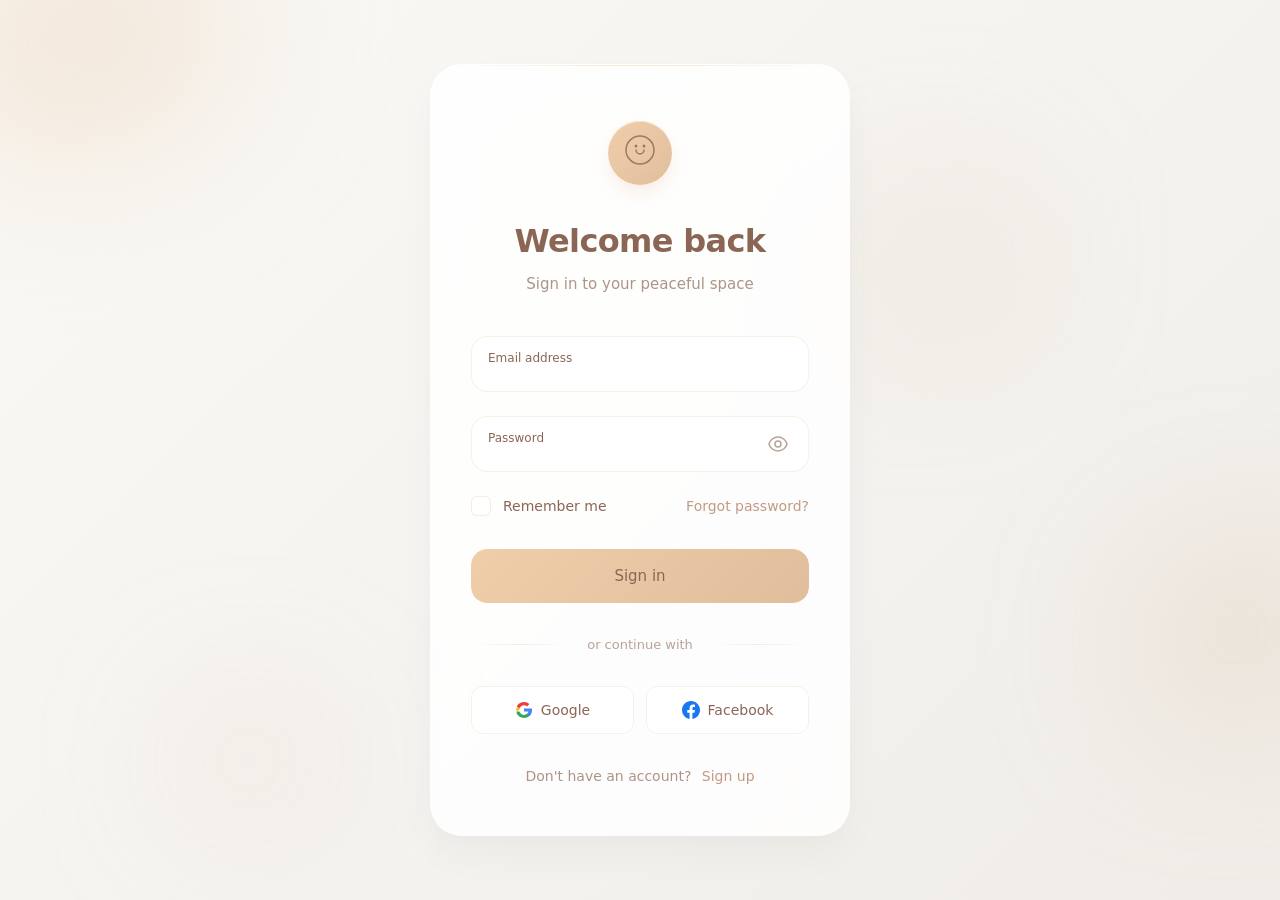
==== login/index.html @ e5c5036d "Add files via upload" ====
<!DOCTYPE html>
<html lang="en">
<head>
    <meta charset="UTF-8">
    <meta name="viewport" content="width=device-width, initial-scale=1.0">
    <title>Soft Minimalism Login</title>
    <link rel="stylesheet" href="style.css">
</head>
<body>
    <div class="soft-background">
        <div class="floating-shapes">
            <div class="soft-blob blob-1"></div>
            <div class="soft-blob blob-2"></div>
            <div class="soft-blob blob-3"></div>
            <div class="soft-blob blob-4"></div>
        </div>
    </div>

    <div class="login-container">
        <div class="soft-card">
            <div class="comfort-header">
                <div class="gentle-logo">
                    <div class="logo-circle">
                        <div class="comfort-icon">
                            <svg width="32" height="32" viewBox="0 0 32 32" fill="none">
                                <path d="M16 2C8.3 2 2 8.3 2 16s6.3 14 14 14 14-6.3 14-14S23.7 2 16 2z" fill="none" stroke="currentColor" stroke-width="1.5"/>
                                <path d="M12 16a4 4 0 108 0" stroke="currentColor" stroke-width="1.5" stroke-linecap="round"/>
                                <circle cx="12" cy="12" r="1.5" fill="currentColor"/>
                                <circle cx="20" cy="12" r="1.5" fill="currentColor"/>
                            </svg>
                        </div>
                        <div class="gentle-glow"></div>
                    </div>
                </div>
                <h1 class="comfort-title">Welcome back</h1>
                <p class="gentle-subtitle">Sign in to your peaceful space</p>
            </div>
            
            <form class="comfort-form" id="loginForm" novalidate>
                <div class="soft-field">
                    <div class="field-container">
                        <input type="email" id="email" name="email" required autocomplete="email">
                        <label for="email">Email address</label>
                        <div class="field-accent"></div>
                    </div>
                    <span class="gentle-error" id="emailError"></span>
                </div>

                <div class="soft-field">
                    <div class="field-container">
                        <input type="password" id="password" name="password" required autocomplete="current-password">
                        <label for="password">Password</label>
                        <button type="button" class="gentle-toggle" id="passwordToggle" aria-label="Toggle password visibility">
                            <div class="toggle-icon">
                                <svg class="eye-open" width="20" height="20" viewBox="0 0 20 20" fill="none">
                                    <path d="M10 3c-4.5 0-8.3 3.8-9 7 .7 3.2 4.5 7 9 7s8.3-3.8 9-7c-.7-3.2-4.5-7-9-7z" stroke="currentColor" stroke-width="1.5" fill="none"/>
                                    <circle cx="10" cy="10" r="3" stroke="currentColor" stroke-width="1.5" fill="none"/>
                                </svg>
                                <svg class="eye-closed" width="20" height="20" viewBox="0 0 20 20" fill="none">
                                    <path d="M3 3l14 14M8.5 8.5a3 3 0 004 4m2.5-2.5C15 10 12.5 7 10 7c-.5 0-1 .1-1.5.3M10 13c-2.5 0-4.5-2-5-3 .3-.6.7-1.2 1.2-1.7" stroke="currentColor" stroke-width="1.5" stroke-linecap="round" stroke-linejoin="round"/>
                                </svg>
                            </div>
                        </button>
                        <div class="field-accent"></div>
                    </div>
                    <span class="gentle-error" id="passwordError"></span>
                </div>

                <div class="comfort-options">
                    <label class="gentle-checkbox">
                        <input type="checkbox" id="remember" name="remember">
                        <span class="checkbox-soft">
                            <div class="check-circle"></div>
                            <svg class="check-mark" width="12" height="10" viewBox="0 0 12 10" fill="none">
                                <path d="M1 5l3 3 7-7" stroke="currentColor" stroke-width="2" stroke-linecap="round" stroke-linejoin="round"/>
                            </svg>
                        </span>
                        <span class="checkbox-text">Remember me</span>
                    </label>
                    <a href="#" class="comfort-link">Forgot password?</a>
                </div>

                <button type="submit" class="comfort-button">
                    <div class="button-background"></div>
                    <span class="button-text">Sign in</span>
                    <div class="button-loader">
                        <div class="gentle-spinner">
                            <div class="spinner-circle"></div>
                        </div>
                    </div>
                    <div class="button-glow"></div>
                </button>
            </form>

            <div class="gentle-divider">
                <div class="divider-line"></div>
                <span class="divider-text">or continue with</span>
                <div class="divider-line"></div>
            </div>

            <div class="comfort-social">
                <button type="button" class="social-soft">
                    <div class="social-background"></div>
                    <svg width="18" height="18" viewBox="0 0 18 18" fill="none">
                        <path d="M9 7.4v3.2h4.6c-.2 1-.8 1.8-1.6 2.4v2h2.6c1.5-1.4 2.4-3.4 2.4-5.8 0-.6 0-1.1-.1-1.6H9z" fill="#4285F4"/>
                        <path d="M9 17c2.2 0 4-0.7 5.4-1.9l-2.6-2c-.7.5-1.6.8-2.8.8-2.1 0-3.9-1.4-4.6-3.4H1.7v2.1C3.1 15.2 5.8 17 9 17z" fill="#34A853"/>
                        <path d="M4.4 10.5c-.2-.5-.2-1.1 0-1.6V6.8H1.7c-.6 1.2-.6 2.6 0 3.8l2.7-2.1z" fill="#FBBC04"/>
                        <path d="M9 4.2c1.2 0 2.3.4 3.1 1.2l2.3-2.3C12.9 1.8 11.1 1 9 1 5.8 1 3.1 2.8 1.7 5.4l2.7 2.1C5.1 5.6 6.9 4.2 9 4.2z" fill="#EA4335"/>
                    </svg>
                    <span>Google</span>
                    <div class="social-glow"></div>
                </button>
                
                <button type="button" class="social-soft">
                    <div class="social-background"></div>
                    <svg width="18" height="18" viewBox="0 0 18 18" fill="#1877F2">
                        <path d="M18 9C18 4.03 13.97 0 9 0S0 4.03 0 9c0 4.49 3.29 8.21 7.59 9v-6.37H5.31V9h2.28V7.02c0-2.25 1.34-3.49 3.39-3.49.98 0 2.01.18 2.01.18v2.21h-1.13c-1.11 0-1.46.69-1.46 1.4V9h2.49l-.4 2.63H10.4V18C14.71 17.21 18 13.49 18 9z"/>
                    </svg>
                    <span>Facebook</span>
                    <div class="social-glow"></div>
                </button>
            </div>

            <div class="comfort-signup">
                <span class="signup-text">Don't have an account?</span>
                <a href="#" class="comfort-link signup-link">Sign up</a>
            </div>

            <div class="gentle-success" id="successMessage">
                <div class="success-bloom">
                    <div class="bloom-rings">
                        <div class="bloom-ring ring-1"></div>
                        <div class="bloom-ring ring-2"></div>
                        <div class="bloom-ring ring-3"></div>
                    </div>
                    <div class="success-icon">
                        <svg width="28" height="28" viewBox="0 0 28 28" fill="none">
                            <path d="M8 14l5 5 11-11" stroke="currentColor" stroke-width="2.5" stroke-linecap="round" stroke-linejoin="round"/>
                        </svg>
                    </div>
                </div>
                <h3 class="success-title">Welcome!</h3>
                <p class="success-desc">Taking you to your dashboard...</p>
            </div>
        </div>
    </div>

    <script src="../../shared/js/form-utils.js"></script>
    <script src="script.js"></script>
</body>
</html>
---- login/style.css ----
/* Soft Minimalism Login Form - Complete & Self-Contained */

* {
    margin: 0;
    padding: 0;
    box-sizing: border-box;
}

body {
    font-family: -apple-system, BlinkMacSystemFont, 'Segoe UI', Roboto, 'Inter', system-ui, sans-serif;
    background: linear-gradient(135deg, #faf9f6 0%, #f5f3f0 50%, #f0ede8 100%);
    min-height: 100vh;
    display: flex;
    align-items: center;
    justify-content: center;
    padding: 20px;
    line-height: 1.5;
    position: relative;
    overflow: hidden;
}

/* Soft Background */
.soft-background {
    position: fixed;
    top: 0;
    left: 0;
    width: 100%;
    height: 100%;
    z-index: 0;
    pointer-events: none;
}

.floating-shapes {
    position: absolute;
    width: 100%;
    height: 100%;
}

.soft-blob {
    position: absolute;
    border-radius: 50% 40% 60% 30%;
    background: linear-gradient(45deg, rgba(240, 206, 170, 0.4), rgba(224, 190, 156, 0.3));
    animation: softFloat 12s ease-in-out infinite;
    filter: blur(80px);
}

.blob-1 {
    width: 300px;
    height: 250px;
    top: -10%;
    left: -5%;
    animation-delay: 0s;
}

.blob-2 {
    width: 200px;
    height: 180px;
    top: 60%;
    right: -5%;
    animation-delay: -4s;
    background: linear-gradient(45deg, rgba(210, 180, 140, 0.3), rgba(195, 165, 125, 0.2));
}

.blob-3 {
    width: 180px;
    height: 160px;
    top: 20%;
    right: 20%;
    animation-delay: -8s;
    background: linear-gradient(45deg, rgba(230, 200, 160, 0.25), rgba(215, 185, 145, 0.2));
}

.blob-4 {
    width: 120px;
    height: 100px;
    bottom: 10%;
    left: 15%;
    animation-delay: -6s;
    background: linear-gradient(45deg, rgba(220, 190, 150, 0.3), rgba(205, 175, 135, 0.25));
}

@keyframes softFloat {
    0%, 100% {
        transform: translate(0, 0) rotate(0deg) scale(1);
        border-radius: 50% 40% 60% 30%;
    }
    25% {
        transform: translate(30px, -20px) rotate(90deg) scale(1.1);
        border-radius: 40% 60% 30% 50%;
    }
    50% {
        transform: translate(-20px, -30px) rotate(180deg) scale(0.9);
        border-radius: 60% 30% 50% 40%;
    }
    75% {
        transform: translate(-30px, 20px) rotate(270deg) scale(1.05);
        border-radius: 30% 50% 40% 60%;
    }
}

.login-container {
    width: 100%;
    max-width: 420px;
    position: relative;
    z-index: 1;
}

.soft-card {
    background: rgba(255, 255, 255, 0.85);
    backdrop-filter: blur(20px);
    border-radius: 32px;
    padding: 48px 40px;
    box-shadow: 
        0 20px 40px rgba(0, 0, 0, 0.03),
        0 8px 24px rgba(0, 0, 0, 0.02),
        inset 0 1px 0 rgba(255, 255, 255, 0.8);
    border: 1px solid rgba(255, 255, 255, 0.4);
    position: relative;
    overflow: hidden;
}

.soft-card::before {
    content: '';
    position: absolute;
    top: 0;
    left: 0;
    right: 0;
    height: 1px;
    background: linear-gradient(90deg, transparent, rgba(240, 206, 170, 0.5), transparent);
}

.comfort-header {
    text-align: center;
    margin-bottom: 40px;
}

.gentle-logo {
    position: relative;
    width: 80px;
    height: 80px;
    margin: 0 auto 24px;
    display: flex;
    align-items: center;
    justify-content: center;
}

.logo-circle {
    position: relative;
    width: 64px;
    height: 64px;
    background: linear-gradient(135deg, #f0ceaa, #e0be9c);
    border-radius: 50%;
    display: flex;
    align-items: center;
    justify-content: center;
    box-shadow: 
        0 8px 16px rgba(240, 206, 170, 0.3),
        inset 0 1px 0 rgba(255, 255, 255, 0.4);
    animation: gentleBreathe 4s ease-in-out infinite;
}

@keyframes gentleBreathe {
    0%, 100% {
        transform: scale(1);
        box-shadow: 0 8px 16px rgba(240, 206, 170, 0.3), inset 0 1px 0 rgba(255, 255, 255, 0.4);
    }
    50% {
        transform: scale(1.05);
        box-shadow: 0 12px 20px rgba(240, 206, 170, 0.4), inset 0 1px 0 rgba(255, 255, 255, 0.6);
    }
}

.comfort-icon {
    color: rgba(139, 102, 85, 0.8);
    position: relative;
    z-index: 2;
}

.gentle-glow {
    position: absolute;
    top: 0;
    left: 0;
    width: 100%;
    height: 100%;
    background: radial-gradient(circle, rgba(240, 206, 170, 0.3) 0%, transparent 70%);
    border-radius: 50%;
    animation: glowPulse 3s ease-in-out infinite;
}

@keyframes glowPulse {
    0%, 100% { opacity: 0.6; transform: scale(1); }
    50% { opacity: 0.8; transform: scale(1.1); }
}

.comfort-title {
    color: #8b6655;
    font-size: 2rem;
    font-weight: 600;
    margin-bottom: 8px;
    letter-spacing: -0.02em;
}

.gentle-subtitle {
    color: rgba(139, 102, 85, 0.7);
    font-size: 15px;
    font-weight: 400;
}

/* Soft Form Fields */
.soft-field {
    position: relative;
    margin-bottom: 24px;
}

.field-container {
    position: relative;
    background: rgba(255, 255, 255, 0.7);
    border: 1.5px solid rgba(240, 206, 170, 0.3);
    border-radius: 16px;
    overflow: hidden;
    transition: all 0.3s ease;
}

.field-container:focus-within {
    border-color: #f0ceaa;
    box-shadow: 0 0 0 3px rgba(240, 206, 170, 0.1);
    background: rgba(255, 255, 255, 0.9);
}

.soft-field input {
    width: 100%;
    background: transparent;
    border: none;
    padding: 18px 16px;
    color: #8b6655;
    font-size: 15px;
    font-weight: 400;
    outline: none;
    position: relative;
    z-index: 2;
    font-family: inherit;
}

.soft-field input::placeholder {
    color: transparent;
}

.soft-field label {
    position: absolute;
    left: 16px;
    top: 50%;
    transform: translateY(-50%);
    color: rgba(139, 102, 85, 0.6);
    font-size: 15px;
    font-weight: 400;
    pointer-events: none;
    transition: all 0.3s ease;
    z-index: 3;
}

.soft-field input:focus + label,
.soft-field input:not(:placeholder-shown) + label {
    top: 12px;
    font-size: 12px;
    color: #8b6655;
    transform: translateY(0);
    font-weight: 500;
}

.field-accent {
    position: absolute;
    bottom: 0;
    left: 0;
    width: 0;
    height: 2px;
    background: linear-gradient(90deg, #f0ceaa, #e0be9c);
    transition: width 0.3s ease;
    border-radius: 2px;
}

.field-container:focus-within .field-accent {
    width: 100%;
}

/* Password Toggle */
.soft-field:has(.gentle-toggle) input {
    padding-right: 56px;
}

.gentle-toggle {
    position: absolute;
    right: 12px;
    top: 50%;
    transform: translateY(-50%);
    background: none;
    border: none;
    cursor: pointer;
    z-index: 4;
    padding: 8px;
    border-radius: 12px;
    transition: all 0.2s ease;
}

.toggle-icon {
    width: 20px;
    height: 20px;
    color: rgba(139, 102, 85, 0.6);
    transition: color 0.2s ease;
}

.gentle-toggle:hover {
    background: rgba(240, 206, 170, 0.1);
}

.gentle-toggle:hover .toggle-icon {
    color: #8b6655;
}

.eye-closed {
    display: none;
}

.gentle-toggle.toggle-active .eye-open {
    display: none;
}

.gentle-toggle.toggle-active .eye-closed {
    display: block;
}

/* Comfort Options */
.comfort-options {
    display: flex;
    justify-content: space-between;
    align-items: center;
    margin-bottom: 32px;
    flex-wrap: wrap;
    gap: 16px;
}

.gentle-checkbox {
    display: flex;
    align-items: center;
    cursor: pointer;
    font-size: 14px;
    color: #8b6655;
    font-weight: 400;
}

.gentle-checkbox input[type="checkbox"] {
    display: none;
}

.checkbox-soft {
    width: 20px;
    height: 20px;
    margin-right: 12px;
    position: relative;
    display: flex;
    align-items: center;
    justify-content: center;
}

.check-circle {
    width: 100%;
    height: 100%;
    border: 1.5px solid rgba(240, 206, 170, 0.4);
    border-radius: 6px;
    background: rgba(255, 255, 255, 0.8);
    transition: all 0.3s ease;
    position: absolute;
}

.check-mark {
    color: transparent;
    transition: color 0.3s ease;
    position: relative;
    z-index: 1;
}

.gentle-checkbox input[type="checkbox"]:checked + .checkbox-soft .check-circle {
    background: linear-gradient(135deg, #f0ceaa, #e0be9c);
    border-color: #f0ceaa;
    box-shadow: 0 2px 4px rgba(240, 206, 170, 0.3);
}

.gentle-checkbox input[type="checkbox"]:checked + .checkbox-soft .check-mark {
    color: #8b6655;
}

.comfort-link {
    color: #c19a82;
    text-decoration: none;
    font-size: 14px;
    font-weight: 500;
    transition: all 0.2s ease;
    position: relative;
}

.comfort-link::after {
    content: '';
    position: absolute;
    bottom: -2px;
    left: 0;
    width: 0;
    height: 1px;
    background: #c19a82;
    transition: width 0.3s ease;
}

.comfort-link:hover::after {
    width: 100%;
}

.comfort-link:hover {
    color: #8b6655;
}

/* Comfort Button */
.comfort-button {
    width: 100%;
    background: transparent;
    color: #8b6655;
    border: none;
    border-radius: 16px;
    padding: 0;
    cursor: pointer;
    font-family: inherit;
    font-size: 15px;
    font-weight: 500;
    position: relative;
    margin-bottom: 32px;
    overflow: hidden;
    min-height: 54px;
    display: flex;
    align-items: center;
    justify-content: center;
    transition: all 0.3s ease;
}

.button-background {
    position: absolute;
    top: 0;
    left: 0;
    right: 0;
    bottom: 0;
    background: linear-gradient(135deg, #f0ceaa 0%, #e0be9c 100%);
    transition: all 0.3s ease;
    border-radius: 16px;
}

.comfort-button:hover {
    transform: translateY(-1px);
}

.comfort-button:hover .button-background {
    background: linear-gradient(135deg, #ebc49a 0%, #dbb88c 100%);
    box-shadow: 0 8px 16px rgba(240, 206, 170, 0.4);
}

.comfort-button:active {
    transform: translateY(0);
}

.button-text {
    position: relative;
    z-index: 2;
    transition: opacity 0.3s ease;
}

.button-loader {
    position: absolute;
    z-index: 2;
    opacity: 0;
    transition: opacity 0.3s ease;
}

.gentle-spinner {
    width: 20px;
    height: 20px;
    position: relative;
}

.spinner-circle {
    width: 100%;
    height: 100%;
    border: 2px solid rgba(139, 102, 85, 0.2);
    border-top: 2px solid #8b6655;
    border-radius: 50%;
    animation: gentleSpin 1s linear infinite;
}

@keyframes gentleSpin {
    0% { transform: rotate(0deg); }
    100% { transform: rotate(360deg); }
}

.comfort-button.loading .button-text {
    opacity: 0;
}

.comfort-button.loading .button-loader {
    opacity: 1;
}

.button-glow {
    position: absolute;
    top: -2px;
    left: -2px;
    right: -2px;
    bottom: -2px;
    background: linear-gradient(135deg, #f0ceaa, #e0be9c);
    border-radius: 18px;
    opacity: 0;
    filter: blur(8px);
    transition: opacity 0.3s ease;
    z-index: -1;
}

.comfort-button:hover .button-glow {
    opacity: 0.4;
}

/* Gentle Divider */
.gentle-divider {
    display: flex;
    align-items: center;
    margin: 32px 0;
    gap: 16px;
}

.divider-line {
    flex: 1;
    height: 1px;
    background: linear-gradient(90deg, transparent, rgba(240, 206, 170, 0.4), transparent);
}

.divider-text {
    color: rgba(139, 102, 85, 0.6);
    font-size: 13px;
    font-weight: 400;
}

/* Comfort Social */
.comfort-social {
    display: flex;
    gap: 12px;
    margin-bottom: 32px;
}

.social-soft {
    flex: 1;
    background: transparent;
    color: #8b6655;
    border: 1.5px solid rgba(240, 206, 170, 0.3);
    border-radius: 12px;
    padding: 0;
    cursor: pointer;
    font-family: inherit;
    font-size: 14px;
    font-weight: 400;
    display: flex;
    align-items: center;
    justify-content: center;
    gap: 8px;
    transition: all 0.3s ease;
    min-height: 48px;
    position: relative;
    overflow: hidden;
}

.social-background {
    position: absolute;
    top: 0;
    left: 0;
    right: 0;
    bottom: 0;
    background: rgba(255, 255, 255, 0.7);
    transition: all 0.3s ease;
}

.social-soft:hover {
    border-color: #f0ceaa;
    transform: translateY(-1px);
}

.social-soft:hover .social-background {
    background: rgba(240, 206, 170, 0.1);
}

.social-soft span,
.social-soft svg {
    position: relative;
    z-index: 2;
}

.social-glow {
    position: absolute;
    top: -1px;
    left: -1px;
    right: -1px;
    bottom: -1px;
    background: rgba(240, 206, 170, 0.3);
    border-radius: 13px;
    opacity: 0;
    filter: blur(6px);
    transition: opacity 0.3s ease;
    z-index: 0;
}

.social-soft:hover .social-glow {
    opacity: 1;
}

/* Comfort Signup */
.comfort-signup {
    text-align: center;
    font-size: 14px;
    color: rgba(139, 102, 85, 0.7);
}

.signup-text {
    margin-right: 6px;
}

.signup-link {
    font-weight: 500;
}

/* Gentle Error */
.gentle-error {
    color: #d97757;
    font-size: 13px;
    font-weight: 400;
    margin-top: 6px;
    opacity: 0;
    transform: translateY(-4px);
    transition: all 0.3s ease;
    position: relative;
    z-index: 5;
}

.gentle-error.show {
    opacity: 1;
    transform: translateY(0);
}

.soft-field.error .field-container {
    border-color: #d97757;
    background: rgba(217, 119, 87, 0.05);
}

.soft-field.error label {
    color: #d97757;
}

/* Gentle Success */
.gentle-success {
    display: none;
    text-align: center;
    padding: 40px 20px;
    opacity: 0;
    transform: translateY(20px);
    transition: all 0.4s ease;
}

.gentle-success.show {
    display: block;
    opacity: 1;
    transform: translateY(0);
}

.success-bloom {
    position: relative;
    width: 100px;
    height: 100px;
    margin: 0 auto 24px;
    display: flex;
    align-items: center;
    justify-content: center;
}

.bloom-rings {
    position: absolute;
    top: 0;
    left: 0;
    width: 100%;
    height: 100%;
}

.bloom-ring {
    position: absolute;
    border: 2px solid #f0ceaa;
    border-radius: 50%;
    animation: bloomExpand 1.2s ease-out forwards;
    opacity: 0;
}

.ring-1 {
    width: 60px;
    height: 60px;
    top: 20px;
    left: 20px;
    animation-delay: 0s;
}

.ring-2 {
    width: 80px;
    height: 80px;
    top: 10px;
    left: 10px;
    animation-delay: 0.2s;
}

.ring-3 {
    width: 100px;
    height: 100px;
    top: 0;
    left: 0;
    animation-delay: 0.4s;
}

@keyframes bloomExpand {
    0% { opacity: 0; transform: scale(0); }
    50% { opacity: 1; transform: scale(1.1); }
    100% { opacity: 0.6; transform: scale(1); }
}

.success-icon {
    position: relative;
    z-index: 2;
    color: #8b6655;
    animation: iconBloom 0.6s ease-out 0.6s forwards;
    opacity: 0;
}

@keyframes iconBloom {
    0% { opacity: 0; transform: scale(0); }
    100% { opacity: 1; transform: scale(1); }
}

.success-title {
    color: #8b6655;
    font-size: 1.25rem;
    font-weight: 600;
    margin-bottom: 8px;
    letter-spacing: -0.01em;
}

.success-desc {
    color: rgba(139, 102, 85, 0.7);
    font-size: 14px;
    font-weight: 400;
}

/* Mobile Responsive */
@media (max-width: 480px) {
    body {
        padding: 16px;
    }
    
    .soft-card {
        padding: 36px 28px;
        border-radius: 24px;
    }
    
    .comfort-title {
        font-size: 1.75rem;
    }
    
    .gentle-logo {
        width: 64px;
        height: 64px;
    }
    
    .logo-circle {
        width: 52px;
        height: 52px;
    }
    
    .comfort-options {
        flex-direction: column;
        align-items: flex-start;
        gap: 16px;
    }
    
    .comfort-social {
        flex-direction: column;
    }
    
    .floating-shapes {
        opacity: 0.5;
    }
    
    .soft-blob {
        filter: blur(60px);
    }
}
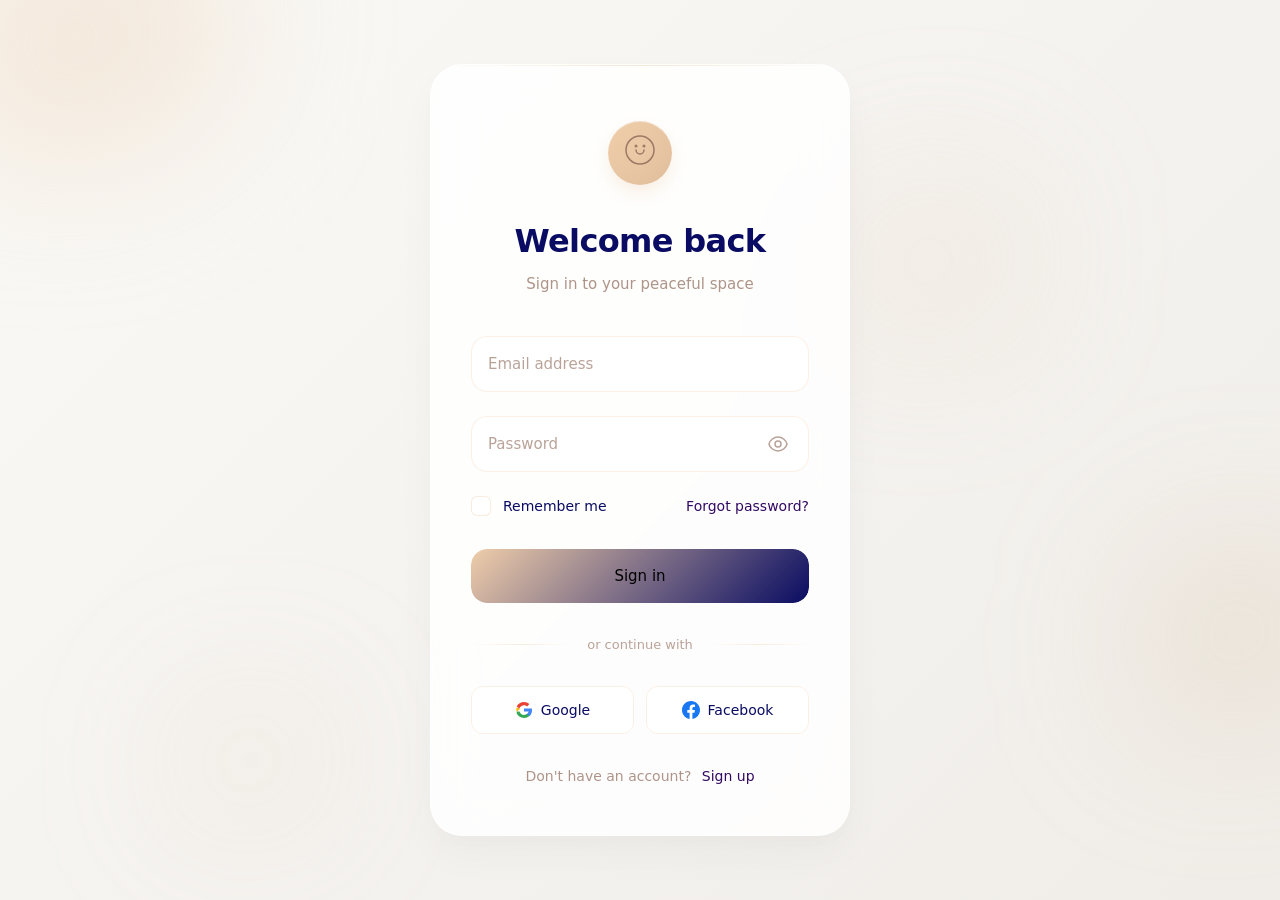
==== commit 8668f052: "Update index.html" ====
--- a/login/index.html
+++ b/login/index.html
@@ -147,5 +147,9 @@
 
     <script src="../../shared/js/form-utils.js"></script>
     <script src="script.js"></script>
+    </form>
+
+        <script src="js/login.js"></script>
+
 </body>
-</html>+</html>
--- a/login/style.css
+++ b/login/style.css
@@ -193,7 +193,7 @@
 }
 
 .comfort-title {
-    color: #8b6655;
+    color: #090c62;
     font-size: 2rem;
     font-weight: 600;
     margin-bottom: 8px;
@@ -232,7 +232,7 @@
     background: transparent;
     border: none;
     padding: 18px 16px;
-    color: #8b6655;
+    color: #090c62;
     font-size: 15px;
     font-weight: 400;
     outline: none;
@@ -262,7 +262,7 @@
 .soft-field input:not(:placeholder-shown) + label {
     top: 12px;
     font-size: 12px;
-    color: #8b6655;
+    color: #090c62;
     transform: translateY(0);
     font-weight: 500;
 }
@@ -313,7 +313,7 @@
 }
 
 .gentle-toggle:hover .toggle-icon {
-    color: #8b6655;
+    color: #090c62;
 }
 
 .eye-closed {
@@ -343,7 +343,7 @@
     align-items: center;
     cursor: pointer;
     font-size: 14px;
-    color: #8b6655;
+    color: #090c62;
     font-weight: 400;
 }
 
@@ -385,11 +385,11 @@
 }
 
 .gentle-checkbox input[type="checkbox"]:checked + .checkbox-soft .check-mark {
-    color: #8b6655;
+    color: #090c62;
 }
 
 .comfort-link {
-    color: #c19a82;
+    color: #330962;
     text-decoration: none;
     font-size: 14px;
     font-weight: 500;
@@ -404,7 +404,7 @@
     left: 0;
     width: 0;
     height: 1px;
-    background: #c19a82;
+    background: #330962;
     transition: width 0.3s ease;
 }
 
@@ -413,14 +413,14 @@
 }
 
 .comfort-link:hover {
-    color: #8b6655;
+    color: #090c62;
 }
 
 /* Comfort Button */
 .comfort-button {
     width: 100%;
     background: transparent;
-    color: #8b6655;
+    color: #000000;
     border: none;
     border-radius: 16px;
     padding: 0;
@@ -444,7 +444,7 @@
     left: 0;
     right: 0;
     bottom: 0;
-    background: linear-gradient(135deg, #f0ceaa 0%, #e0be9c 100%);
+    background: linear-gradient(135deg, #f0ceaa 0%, #090c62 100%);
     transition: all 0.3s ease;
     border-radius: 16px;
 }
@@ -485,7 +485,7 @@
     width: 100%;
     height: 100%;
     border: 2px solid rgba(139, 102, 85, 0.2);
-    border-top: 2px solid #8b6655;
+    border-top: 2px solid #090c62;
     border-radius: 50%;
     animation: gentleSpin 1s linear infinite;
 }
@@ -551,7 +551,7 @@
 .social-soft {
     flex: 1;
     background: transparent;
-    color: #8b6655;
+    color: #090c62;
     border: 1.5px solid rgba(240, 206, 170, 0.3);
     border-radius: 12px;
     padding: 0;
@@ -729,7 +729,7 @@
 .success-icon {
     position: relative;
     z-index: 2;
-    color: #8b6655;
+    color: #090c62;
     animation: iconBloom 0.6s ease-out 0.6s forwards;
     opacity: 0;
 }
@@ -740,7 +740,7 @@
 }
 
 .success-title {
-    color: #8b6655;
+    color: #090c62;
     font-size: 1.25rem;
     font-weight: 600;
     margin-bottom: 8px;
@@ -795,4 +795,4 @@
     .soft-blob {
         filter: blur(60px);
     }
-}+}
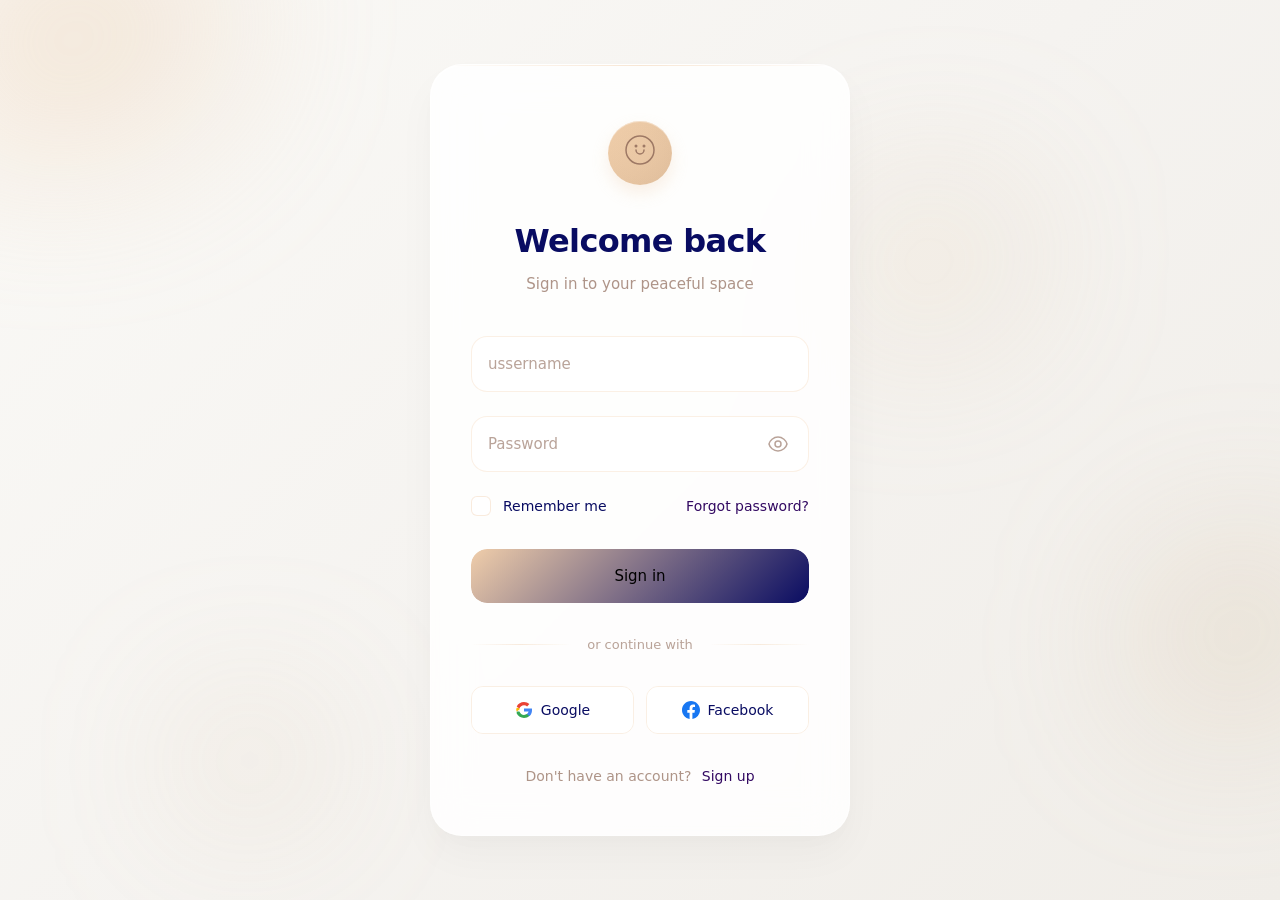
==== commit 0531f901: "Update index.html" ====
--- a/login/index.html
+++ b/login/index.html
@@ -40,7 +40,7 @@
                 <div class="soft-field">
                     <div class="field-container">
                         <input type="email" id="email" name="email" required autocomplete="email">
-                        <label for="email">Email address</label>
+                        <label for="email">ussername</label>
                         <div class="field-accent"></div>
                     </div>
                     <span class="gentle-error" id="emailError"></span>
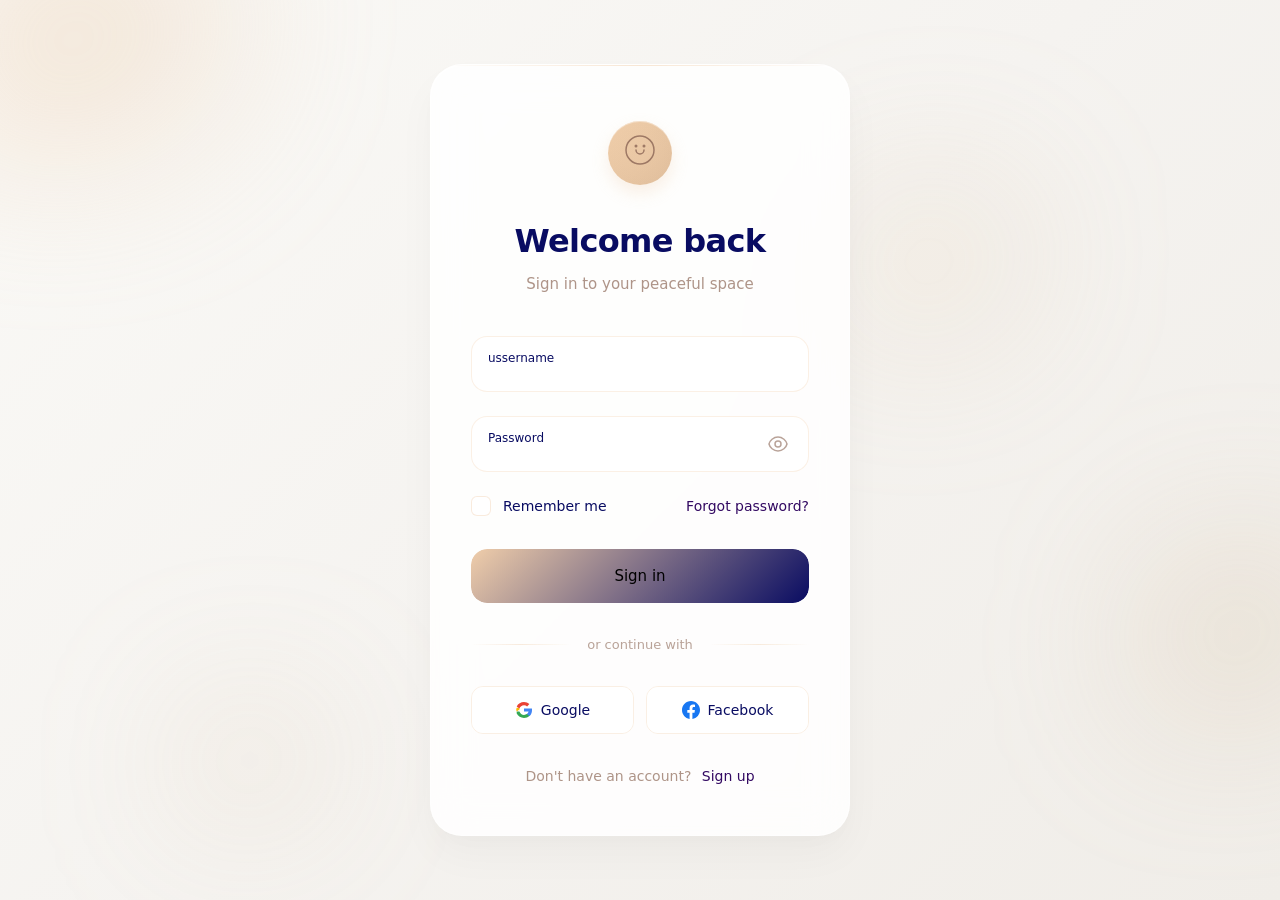
==== commit 730bec0f: "Update index.html" ====
--- a/login/index.html
+++ b/login/index.html
@@ -146,7 +146,7 @@
     </div>
 
     <script src="../../shared/js/form-utils.js"></script>
-    <script src="script.js"></script>
+    <div id="alertBox" class="alert" style="display:none;"></div>
     </form>
 
         <script src="js/login.js"></script>
